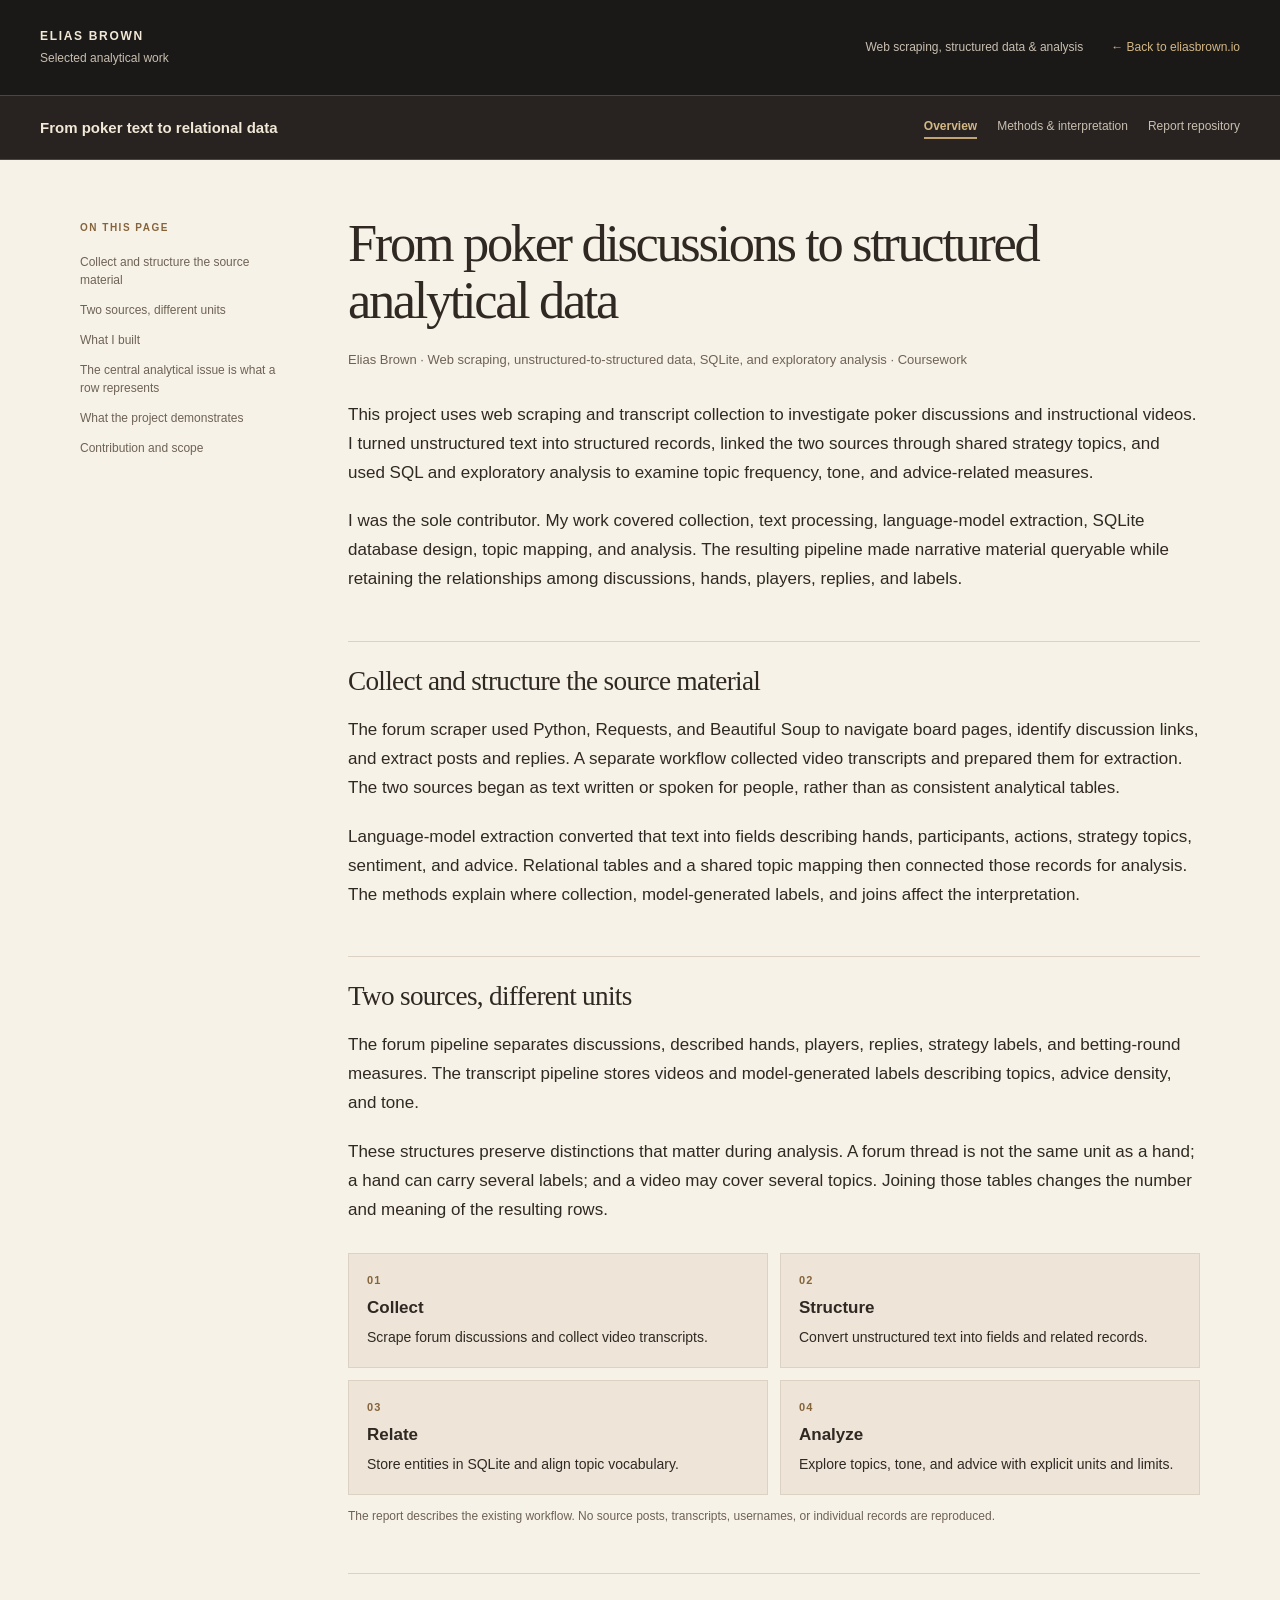
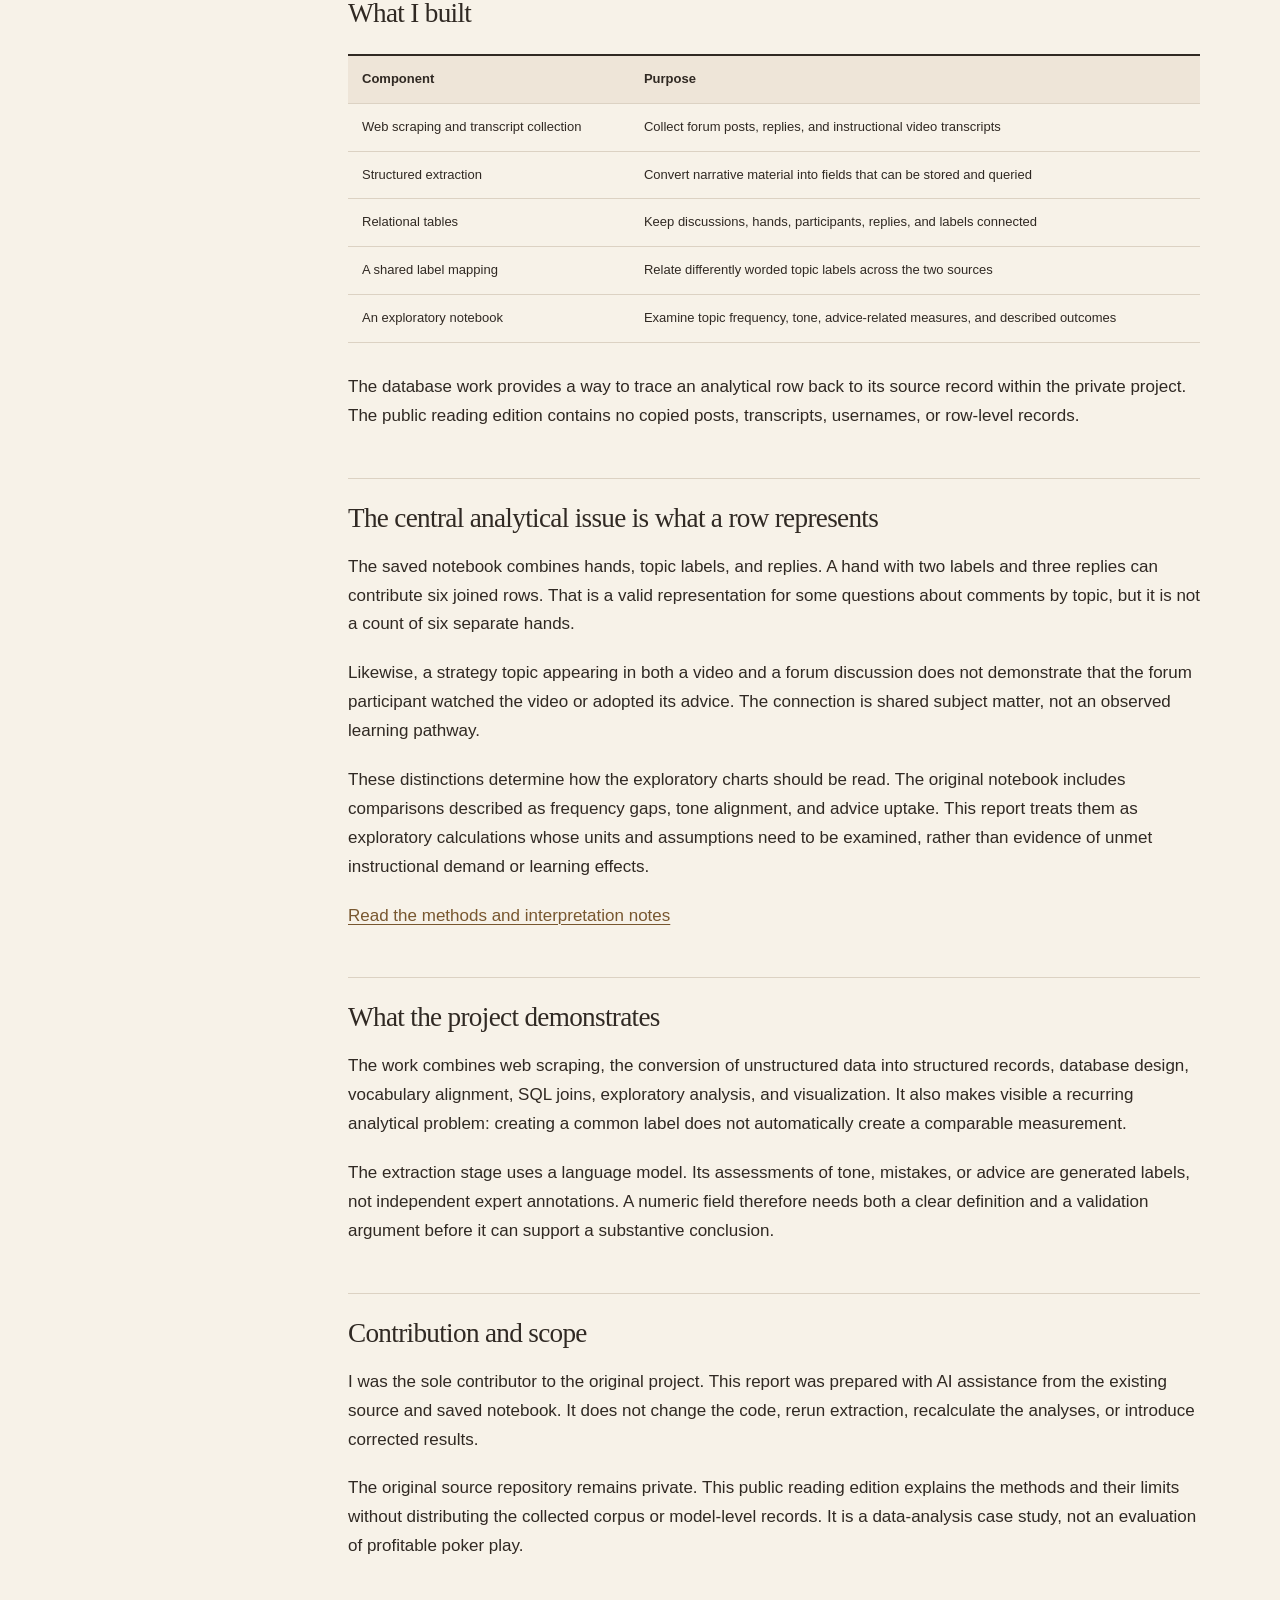
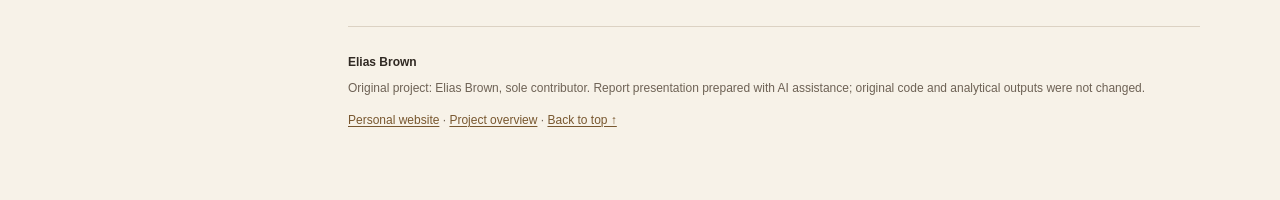
==== index.html @ 137ff076 "Publish reviewed project report" ====
<!doctype html>
<html lang="en"><head><meta charset="utf-8"><meta name="viewport" content="width=device-width,initial-scale=1">
<title>From poker
discussions to structured analytical data · Elias Brown</title><meta name="description" content="Web scraping and transcript collection turn unstructured poker text into related SQLite records for exploratory analysis of topics, tone, and advice.">
<link rel="stylesheet" href="report.58c509a4c14c.css"></head>
<body><a class="skip" href="#main">Skip to content</a>
<header class="masthead"><a class="identity" href="https://eliasbrown.io/">ELIAS BROWN <span>Selected analytical work</span></a><div class="masthead-links"><span class="discipline">Web scraping, structured data &amp; analysis</span><a class="home-link" href="https://eliasbrown.io/">← Back to eliasbrown.io</a></div></header>
<div class="projectbar"><a class="projectname" href="index.html">From poker text to relational data</a><nav class="site-nav" aria-label="Project"><a href="index.html" aria-current="page">Overview</a><a href="docs/METHODS.html">Methods &amp; interpretation</a><a href="https://github.com/eliasbrown99/poker-text-analysis">Report repository</a></nav></div>
<script>
(() => {
  const bar = document.querySelector('.projectbar');
  const updateHeaderHeight = () => document.documentElement.style.setProperty(
    '--projectbar-height', bar.getBoundingClientRect().height + 'px'
  );
  updateHeaderHeight();
  if ('ResizeObserver' in window) new ResizeObserver(updateHeaderHeight).observe(bar);
  else window.addEventListener('resize', updateHeaderHeight);
})();
</script>
<div class="layout"><aside class="contents"><p class="eyebrow">ON THIS PAGE</p><nav aria-label="Sections"><a href="#collect-and-structure-the-source-material">Collect and structure
the source material</a><a href="#two-sources-different-units">Two sources, different units</a><a href="#what-i-built">What I built</a><a href="#the-central-analytical-issue-is-what-a-row-represents">The
central analytical issue is what a row represents</a><a href="#what-the-project-demonstrates">What the project
demonstrates</a><a href="#contribution-and-scope">Contribution and scope</a></nav></aside>
<main id="main"><article><h1 id="from-poker-discussions-to-structured-analytical-data">From poker
discussions to structured analytical data</h1>
<p><strong>Elias Brown · Web scraping, unstructured-to-structured data,
SQLite, and exploratory analysis · Coursework</strong></p>
<p>This project uses web scraping and transcript collection to
investigate poker discussions and instructional videos. I turned
unstructured text into structured records, linked the two sources
through shared strategy topics, and used SQL and exploratory analysis to
examine topic frequency, tone, and advice-related measures.</p>
<p>I was the sole contributor. My work covered collection, text
processing, language-model extraction, SQLite database design, topic
mapping, and analysis. The resulting pipeline made narrative material
queryable while retaining the relationships among discussions, hands,
players, replies, and labels.</p>
<h2 id="collect-and-structure-the-source-material">Collect and structure
the source material</h2>
<p>The forum scraper used Python, Requests, and Beautiful Soup to
navigate board pages, identify discussion links, and extract posts and
replies. A separate workflow collected video transcripts and prepared
them for extraction. The two sources began as text written or spoken for
people, rather than as consistent analytical tables.</p>
<p>Language-model extraction converted that text into fields describing
hands, participants, actions, strategy topics, sentiment, and advice.
Relational tables and a shared topic mapping then connected those
records for analysis. The methods explain where collection,
model-generated labels, and joins affect the interpretation.</p>
<h2 id="two-sources-different-units">Two sources, different units</h2>
<p>The forum pipeline separates discussions, described hands, players,
replies, strategy labels, and betting-round measures. The transcript
pipeline stores videos and model-generated labels describing topics,
advice density, and tone.</p>
<p>These structures preserve distinctions that matter during analysis. A
forum thread is not the same unit as a hand; a hand can carry several
labels; and a video may cover several topics. Joining those tables
changes the number and meaning of the resulting rows.</p>
<figure class="workflow"><ol class="process-flow"><li><span class="step-label">01</span><strong>Collect</strong><span>Scrape forum discussions and collect video transcripts.</span></li><li><span class="step-label">02</span><strong>Structure</strong><span>Convert unstructured text into fields and related records.</span></li><li><span class="step-label">03</span><strong>Relate</strong><span>Store entities in SQLite and align topic vocabulary.</span></li><li><span class="step-label">04</span><strong>Analyze</strong><span>Explore topics, tone, and advice with explicit units and limits.</span></li></ol><figcaption>The report describes the existing workflow. No source posts, transcripts, usernames, or individual records are reproduced.</figcaption></figure>

<h2 id="what-i-built">What I built</h2>
<div class="table-wrap" role="region" aria-label="Data table" tabindex="0"><table>
<thead>
<tr>
<th>Component</th>
<th>Purpose</th>
</tr>
</thead>
<tbody>
<tr>
<td>Web scraping and transcript collection</td>
<td>Collect forum posts, replies, and instructional video
transcripts</td>
</tr>
<tr>
<td>Structured extraction</td>
<td>Convert narrative material into fields that can be stored and
queried</td>
</tr>
<tr>
<td>Relational tables</td>
<td>Keep discussions, hands, participants, replies, and labels
connected</td>
</tr>
<tr>
<td>A shared label mapping</td>
<td>Relate differently worded topic labels across the two sources</td>
</tr>
<tr>
<td>An exploratory notebook</td>
<td>Examine topic frequency, tone, advice-related measures, and
described outcomes</td>
</tr>
</tbody>
</table></div>
<p>The database work provides a way to trace an analytical row back to
its source record within the private project. The public reading edition
contains no copied posts, transcripts, usernames, or row-level
records.</p>
<h2 id="the-central-analytical-issue-is-what-a-row-represents">The
central analytical issue is what a row represents</h2>
<p>The saved notebook combines hands, topic labels, and replies. A hand
with two labels and three replies can contribute six joined rows. That
is a valid representation for some questions about comments by topic,
but it is not a count of six separate hands.</p>
<p>Likewise, a strategy topic appearing in both a video and a forum
discussion does not demonstrate that the forum participant watched the
video or adopted its advice. The connection is shared subject matter,
not an observed learning pathway.</p>
<p>These distinctions determine how the exploratory charts should be
read. The original notebook includes comparisons described as frequency
gaps, tone alignment, and advice uptake. This report treats them as
exploratory calculations whose units and assumptions need to be
examined, rather than evidence of unmet instructional demand or learning
effects.</p>
<p><a href="docs/METHODS.html">Read the methods and interpretation
notes</a></p>
<h2 id="what-the-project-demonstrates">What the project
demonstrates</h2>
<p>The work combines web scraping, the conversion of unstructured data
into structured records, database design, vocabulary alignment, SQL
joins, exploratory analysis, and visualization. It also makes visible a
recurring analytical problem: creating a common label does not
automatically create a comparable measurement.</p>
<p>The extraction stage uses a language model. Its assessments of tone,
mistakes, or advice are generated labels, not independent expert
annotations. A numeric field therefore needs both a clear definition and
a validation argument before it can support a substantive
conclusion.</p>
<h2 id="contribution-and-scope">Contribution and scope</h2>
<p>I was the sole contributor to the original project. This report was
prepared with AI assistance from the existing source and saved notebook.
It does not change the code, rerun extraction, recalculate the analyses,
or introduce corrected results.</p>
<p>The original source repository remains private. This public reading
edition explains the methods and their limits without distributing the
collected corpus or model-level records. It is a data-analysis case
study, not an evaluation of profitable poker play.</p>
</article><footer><strong>Elias Brown</strong><p>Original project: Elias Brown, sole contributor. Report presentation prepared with AI assistance; original code and analytical outputs were not changed.</p><a href="https://eliasbrown.io/">Personal website</a> · <a href="index.html">Project overview</a> · <a href="#main">Back to top ↑</a></footer></main></div></body></html>
---- report.58c509a4c14c.css ----
:root{--ink:#302923;--muted:#6e6255;--line:#dcd2c3;--paper:#f7f2e8;--wash:#eee5d8;--accent:#78572f;--warm:#86643b}*{box-sizing:border-box}html{scroll-behavior:smooth;scroll-padding-top:1.5rem}body{margin:0;background:var(--paper);color:var(--ink);font-family:-apple-system,BlinkMacSystemFont,"Segoe UI",sans-serif;font-size:17px;line-height:1.7}a{color:var(--accent);text-decoration-thickness:1px;text-underline-offset:.2em}a:hover{color:#4d3621}a:focus-visible,summary:focus-visible,[tabindex]:focus-visible{outline:3px solid #c88946;outline-offset:4px}.skip{position:absolute;top:-80px;left:1rem;padding:.6rem;background:white;z-index:10}.skip:focus{top:1rem}.masthead{max-width:1280px;margin:auto;display:flex;justify-content:space-between;align-items:center;padding:24px 40px;border-bottom:1px solid var(--line);gap:20px}.identity{color:var(--ink);font-size:12px;font-weight:750;letter-spacing:.14em;text-decoration:none}.identity span{font-size:12px;font-weight:400;letter-spacing:0;color:var(--muted);display:block;margin-top:2px}.discipline{color:var(--muted);font-size:12px}.projectbar{max-width:1280px;padding:19px 40px;margin:auto;display:flex;justify-content:space-between;gap:20px;align-items:center;border-bottom:1px solid var(--line)}.projectname{font-size:15px;font-weight:650;color:var(--ink);text-decoration:none}.site-nav{display:flex;gap:20px;flex-wrap:wrap;font-size:12px}.site-nav a{color:var(--muted);text-decoration:none;white-space:nowrap}.site-nav a[aria-current]{color:var(--accent);font-weight:700;border-bottom:2px solid var(--accent)}.layout{max-width:1200px;margin:0 auto;display:grid;grid-template-columns:210px minmax(0,1fr);gap:58px;padding:55px 40px 70px}.contents{position:sticky;top:30px;align-self:start;max-height:90vh;overflow:auto;padding-right:10px}.eyebrow{font-size:10px;font-weight:700;color:var(--warm);letter-spacing:.15em;margin:4px 0 17px}.contents nav{display:grid;gap:12px}.contents a{font-size:12px;line-height:1.5;text-decoration:none;color:var(--muted)}.contents a:hover{color:var(--accent)}main{min-width:0}article>h1:first-child{font-family:Georgia,"Times New Roman",serif;font-size:clamp(2.25rem,4.1vw,3.6rem);font-weight:400;letter-spacing:-.045em;line-height:1.08;margin:0 0 20px;max-width:850px}article>h1:first-child+p{font-size:13px;color:var(--muted);margin-bottom:30px}article>h1:first-child+p strong{font-weight:500}h2{font-family:Georgia,"Times New Roman",serif;font-weight:400;font-size:1.7rem;letter-spacing:-.025em;line-height:1.25;margin:47px 0 18px;padding-top:22px;border-top:1px solid var(--line)}h3{font-size:1.05rem;line-height:1.4;margin:30px 0 12px}p{margin:0 0 20px}strong{font-weight:650}li{margin:8px 0}ul,ol{padding-left:23px}img{display:block;max-width:100%;height:auto;margin:28px auto;border:1px solid var(--line)}figure{margin:28px 0}figcaption{font-size:12px;color:var(--muted)}.table-wrap{max-width:100%;overflow-x:auto;margin:24px 0 30px;border-top:2px solid var(--ink);border-bottom:1px solid var(--line)}table{width:100%;border-collapse:collapse;font-size:13px;line-height:1.6}th{text-align:left;background:var(--wash);font-weight:650}th,td{padding:13px 14px;vertical-align:top;border-bottom:1px solid var(--line)}tbody tr:last-child td{border-bottom:none}blockquote,.markdown-alert{margin:25px 0;padding:20px 25px;border-left:3px solid var(--accent);background:var(--wash)}blockquote p:last-child,.markdown-alert p:last-child{margin-bottom:0}blockquote h3{margin-top:0}.markdown-alert-title{font-size:12px;font-weight:700;letter-spacing:.04em;color:var(--accent)}pre{padding:20px;background:#eee5d8;border:1px solid var(--line);overflow:auto;font-size:12px;line-height:1.65}code{font-family:ui-monospace,SFMono-Regular,Consolas,monospace;font-size:.87em;overflow-wrap:anywhere}pre code{font-size:inherit;overflow-wrap:normal}.code{border:1px solid var(--line);margin:20px 0}.code summary{padding:10px 15px;cursor:pointer;color:var(--accent);font-size:12px;background:var(--wash)}.code pre{margin:0;border:0}math{font-size:.98em;max-width:100%;overflow:auto}.math.display{display:block;overflow-x:auto;padding:14px 0}footer{border-top:1px solid var(--line);margin-top:65px;padding-top:25px;color:var(--muted);font-size:12px}footer strong{color:var(--ink)}footer p{margin:5px 0 12px}.file-list{list-style:none;padding:0}.file-list li{border-bottom:1px solid var(--line);padding:8px 0;overflow-wrap:anywhere}@media(max-width:900px){.projectbar{display:block}.site-nav{margin-top:14px;gap:16px}.layout{grid-template-columns:160px minmax(0,1fr);gap:30px;padding:40px 28px}.masthead,.projectbar{padding-left:28px;padding-right:28px}}@media(max-width:650px){body{font-size:16px;line-height:1.7}.masthead{padding:18px 22px}.discipline{display:none}.projectbar{padding:15px 22px}.site-nav{gap:10px 18px}.layout{display:block;padding:31px 22px 50px}.contents{position:static;max-height:none;margin:0 0 30px;padding-bottom:20px;border-bottom:1px solid var(--line)}.contents nav{display:flex;flex-wrap:wrap;gap:9px 17px}.contents a{font-size:11px}.eyebrow{margin:0 0 10px}.contents nav a:nth-child(n+6){display:none}article>h1:first-child{font-size:2.6rem}h2{font-size:1.55rem;margin-top:35px}th,td{padding:10px;min-width:120px}blockquote,.markdown-alert{padding:15px 17px}pre{padding:14px}}@media print{body{font-size:11pt}.masthead,.projectbar,.contents,.skip{display:none}.layout{display:block;padding:0}article>h1:first-child{font-size:28pt}h2{break-after:avoid}img,table{break-inside:avoid}.table-wrap{overflow:visible}.code{display:none}a{color:inherit}footer{margin-top:25px}}

/* Shared portfolio identity; paper-colored content keeps long reports readable. */
.masthead{max-width:none;padding:26px max(40px,calc((100vw - 1200px)/2));background:#1b1918;border-bottom:1px solid #514438;color:#f1e8d7}
.masthead .identity{color:#f1e8d7}.masthead .identity span,.masthead .discipline{color:#c8bfb0}
.masthead-links{display:flex;align-items:center;gap:28px;flex-wrap:wrap;justify-content:flex-end}
.masthead .home-link{font-size:12px;color:#d3b784;text-decoration:none;white-space:nowrap}
.masthead a:hover{color:#e0c495}.projectbar{max-width:none;padding:19px max(40px,calc((100vw - 1200px)/2));background:#282320;border-bottom:1px solid #514438}
.projectname{color:#f1e8d7}.projectbar a:hover{color:#e0c495}.site-nav a{color:#c8bfb0}.site-nav a[aria-current]{color:#d3b784;border-color:#c2a373}
img{background:#fff}.skip{background:#f7f2e8}.masthead a:focus-visible,.projectbar a:focus-visible{outline-color:#e0c495}
@media(max-width:900px){.masthead,.projectbar{padding-left:28px;padding-right:28px}.masthead-links{gap:10px}.masthead .discipline{display:none}}
@media(max-width:650px){.masthead{padding:20px 22px;gap:15px}.projectbar{padding:17px 22px}.masthead .home-link{font-size:11px}.identity{letter-spacing:.1em}.identity span{font-size:11px}}
@media(prefers-reduced-motion:reduce){html{scroll-behavior:auto}}
@media print{body{background:white;color:black}.masthead,.projectbar{display:none}}

/* Keep project navigation available and offset section targets by its actual height. */
:root{--projectbar-height:4.5rem}
html{scroll-padding-top:calc(var(--projectbar-height) + 1.5rem)}
.projectbar{position:sticky;top:0;z-index:20}
.skip{z-index:30}
@media(min-width:651px){
  .contents{
    top:calc(var(--projectbar-height) + 30px);
    max-height:calc(100vh - var(--projectbar-height) - 60px);
    max-height:calc(100dvh - var(--projectbar-height) - 60px);
  }
}
@media(max-width:900px){:root{--projectbar-height:10rem}}
@media print{html{scroll-padding-top:0}}

/* Reading-page diagrams: text stays readable when the layout narrows. */
.process-flow{list-style:none;display:grid;grid-template-columns:repeat(2,minmax(0,1fr));gap:12px;padding:0;margin:0 0 12px}
.process-flow li{border:1px solid var(--line);background:var(--wash);padding:18px;margin:0;display:flex;flex-direction:column;gap:6px;font-size:14px;line-height:1.55}
.step-label{font-size:11px;font-weight:700;letter-spacing:.1em;color:var(--warm)}
.process-flow strong{font-size:17px}.workflow figcaption{font-size:12px;line-height:1.6}
.grain-example{display:grid;grid-template-columns:1fr auto 1fr auto 1fr auto 1fr;gap:12px;align-items:center;background:var(--wash);padding:20px;margin-bottom:12px}
.grain-example div{display:flex;flex-direction:column;text-align:center;padding:10px;font-size:13px}.grain-example strong{font-size:23px;font-family:Georgia,serif;font-weight:400}.math-symbol{text-align:center;color:var(--warm);font-size:24px}
.draft-badge{font-size:10px;letter-spacing:.08em;text-transform:uppercase;border:1px solid #8d7553;padding:4px 7px;color:#d3b784;white-space:nowrap}
@media(max-width:650px){.process-flow{grid-template-columns:1fr}.process-flow li{padding:15px}.grain-example{display:flex;flex-direction:column;gap:0}.grain-example div{padding:5px}.math-symbol{line-height:1.1}.draft-badge{font-size:9px}.masthead-links{gap:6px}}
@media print{.process-flow,.grain-example{break-inside:avoid}.draft-badge{display:none}}

@media(min-width:651px) and (max-width:1100px){.grain-example{display:flex;flex-direction:column;gap:0}.grain-example div{padding:5px}.math-symbol{line-height:1.1}}
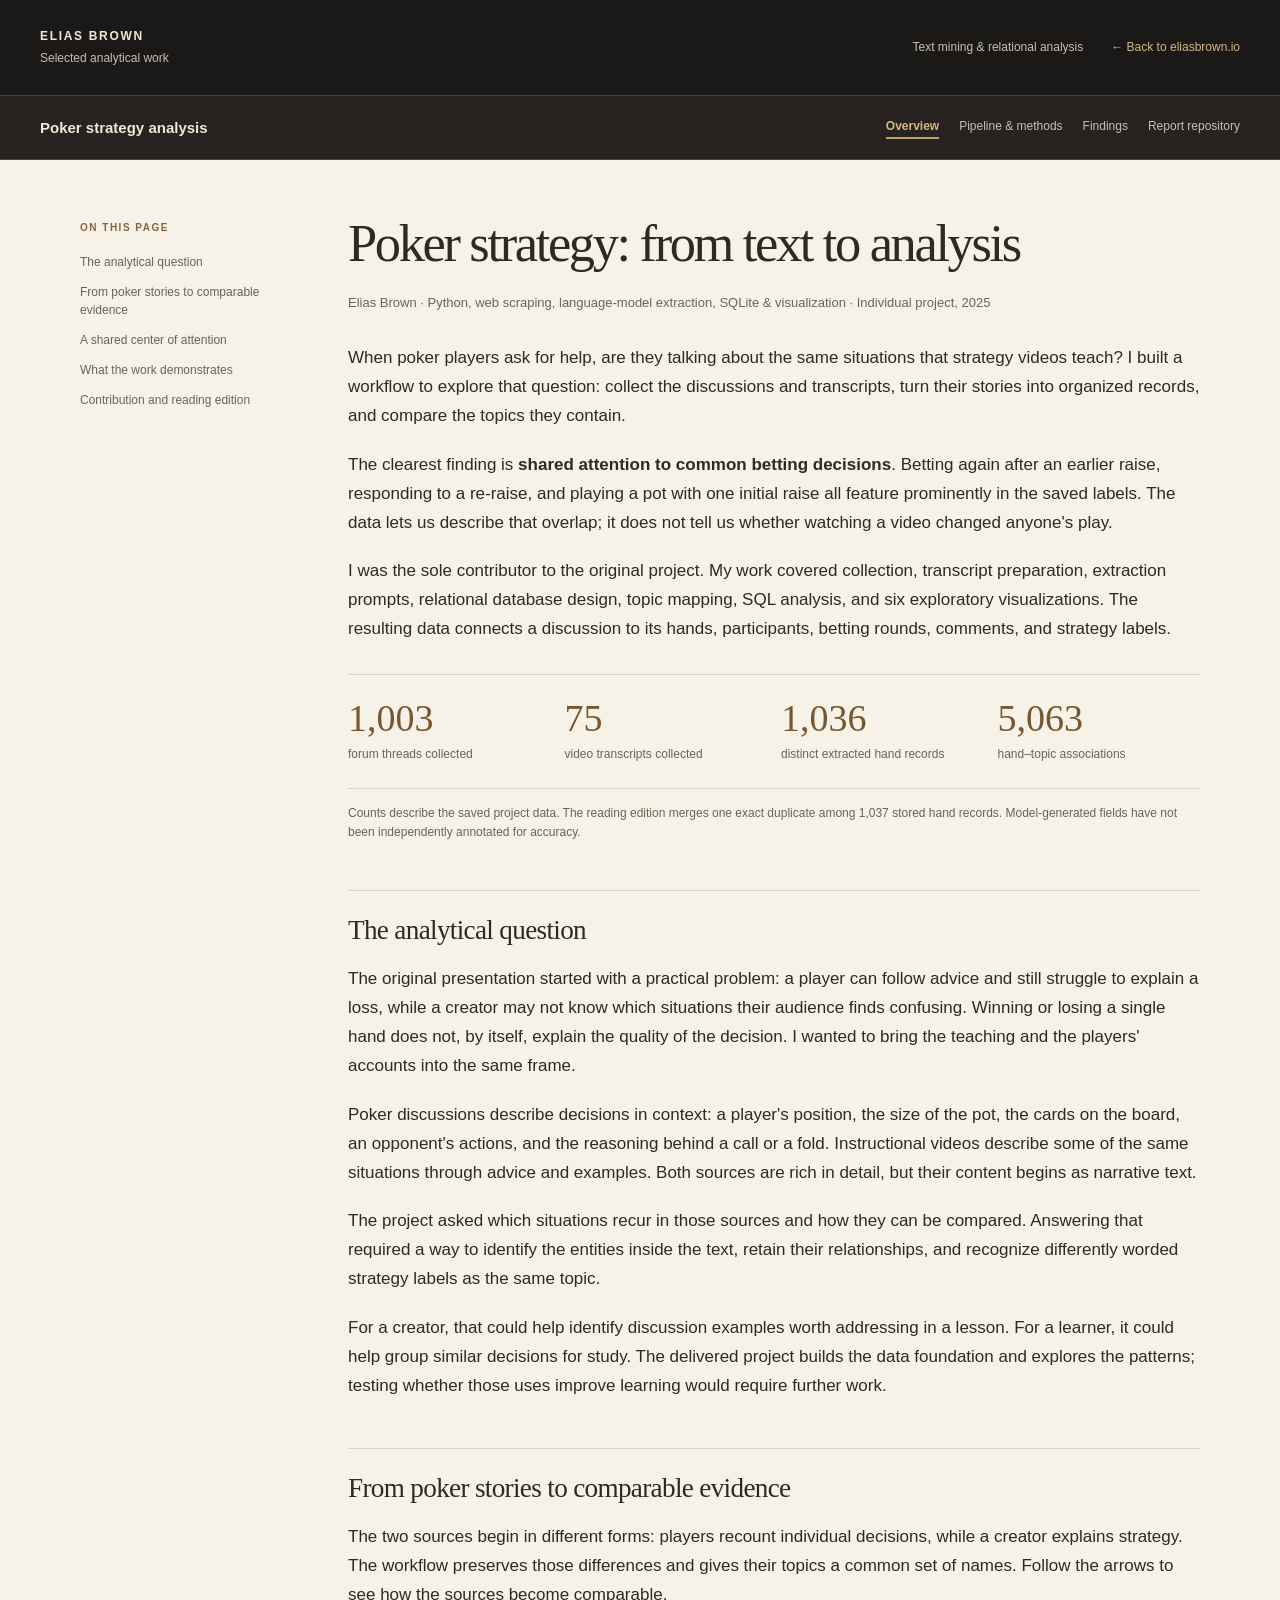
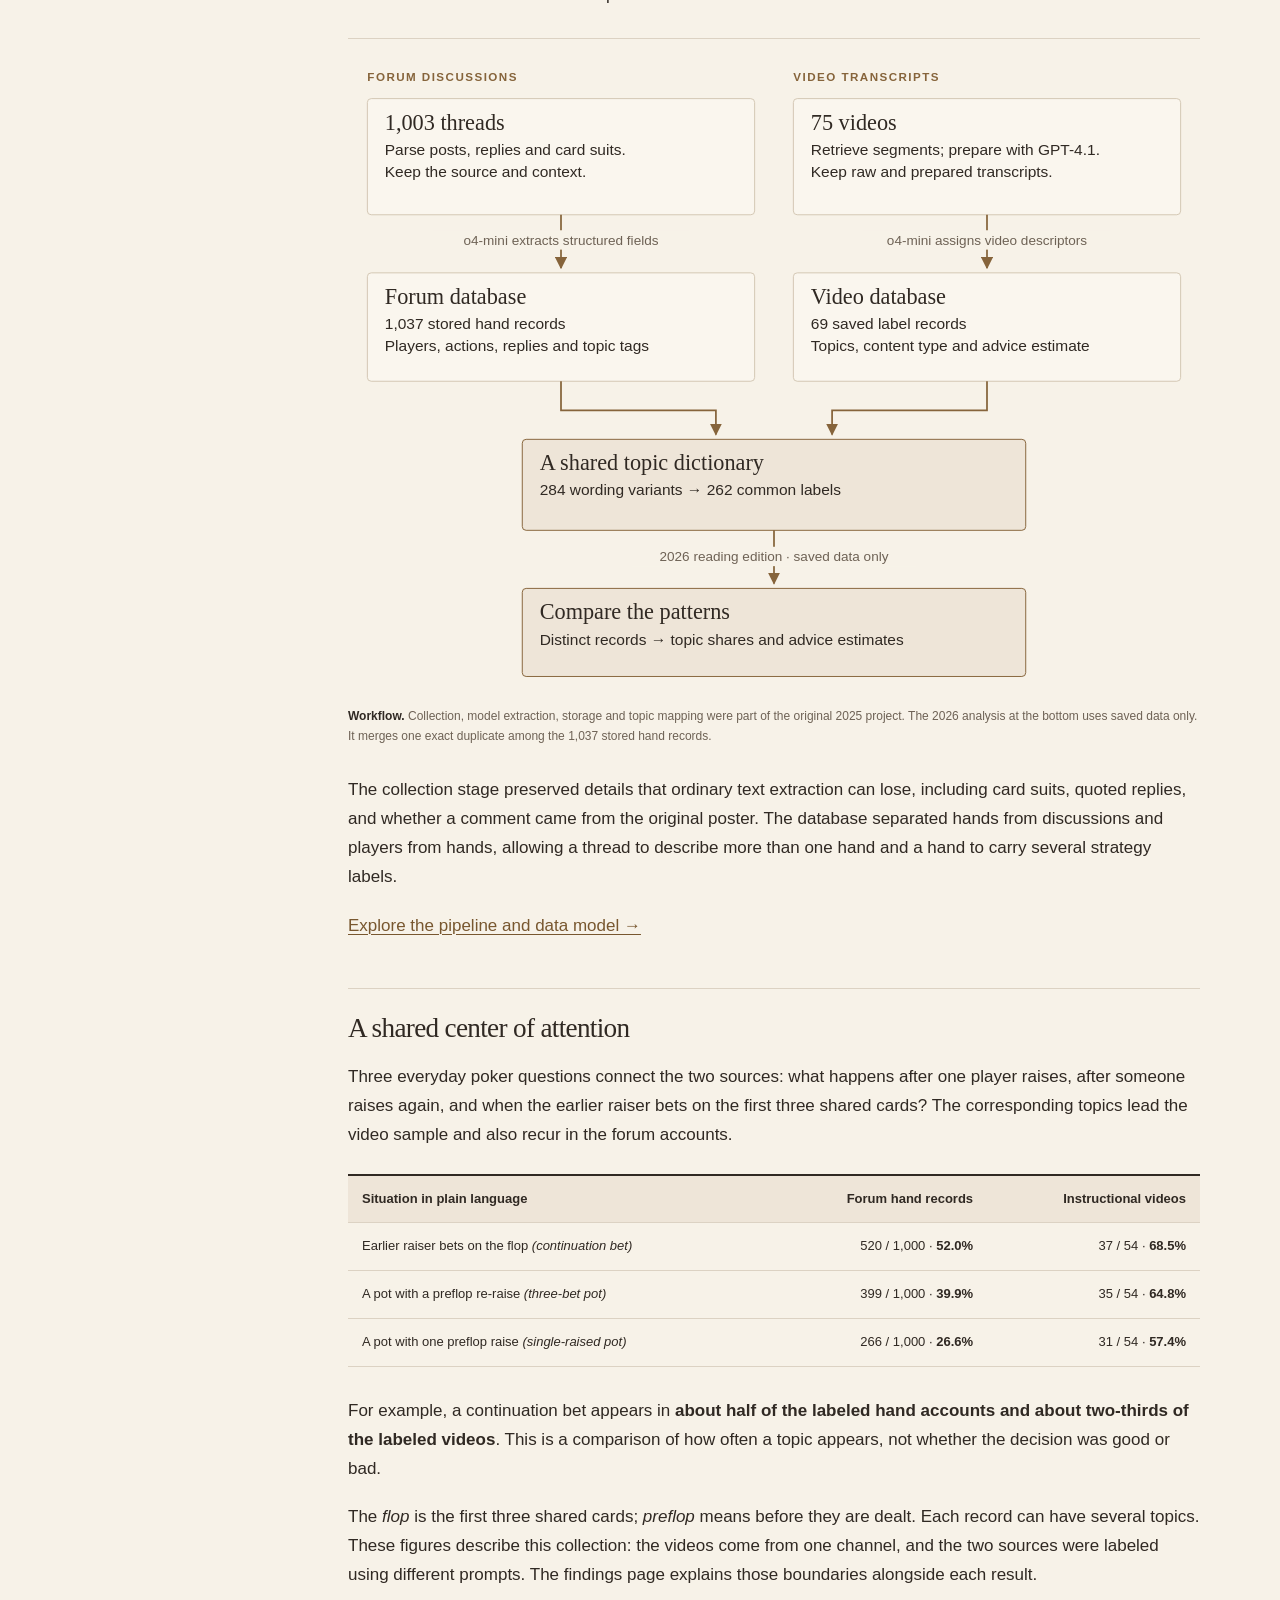
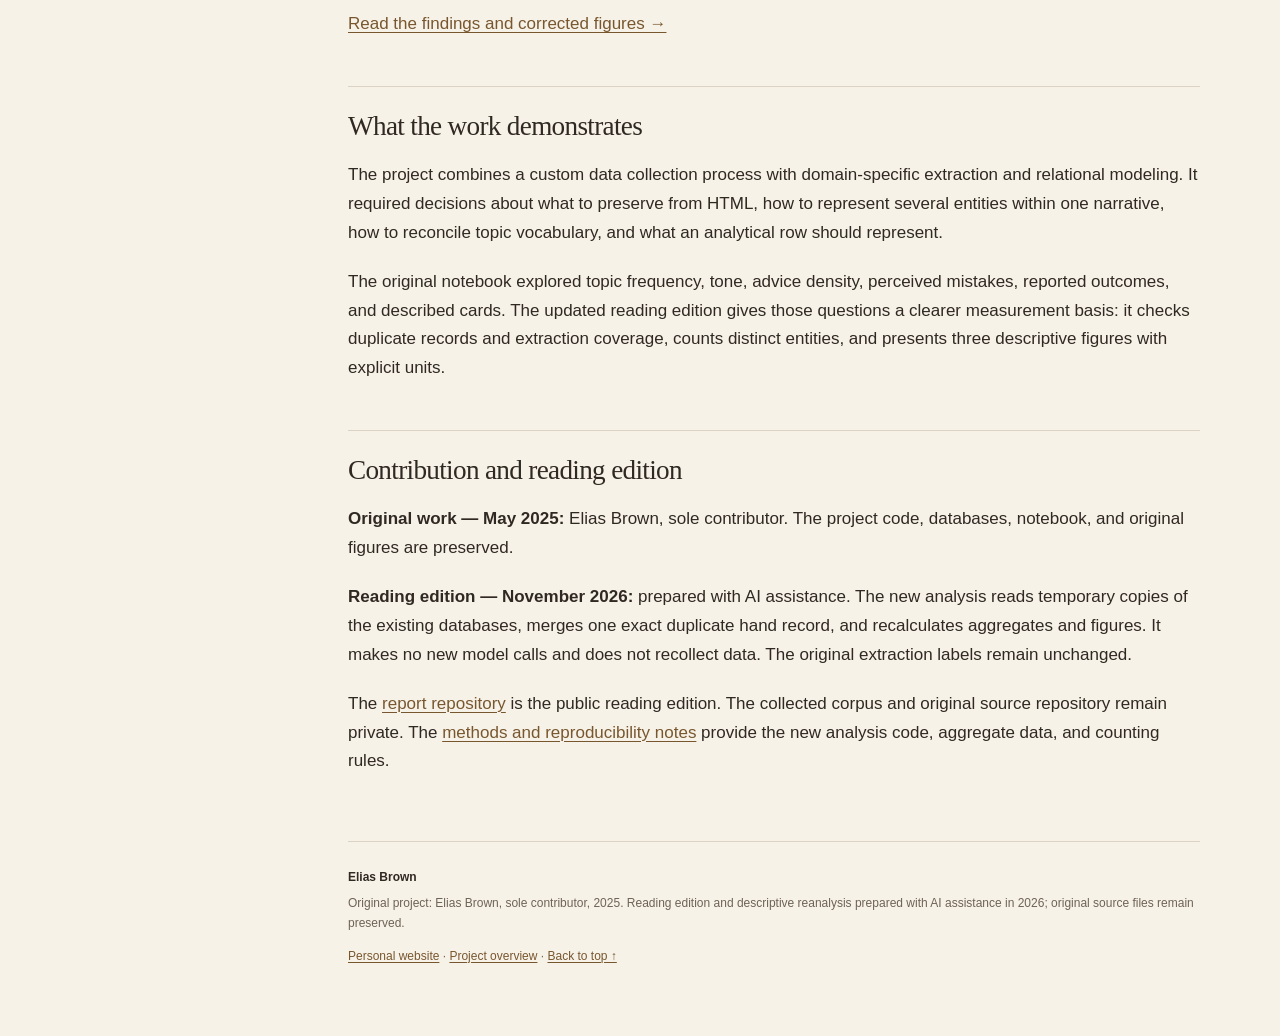
==== commit 3889f734: "Publish expanded poker report from f43564d" ====
--- a/index.html
+++ b/index.html
@@ -1,11 +1,11 @@
 <!doctype html>
 <html lang="en"><head><meta charset="utf-8"><meta name="viewport" content="width=device-width,initial-scale=1">
-<title>From poker
-discussions to structured analytical data · Elias Brown</title><meta name="description" content="Web scraping and transcript collection turn unstructured poker text into related SQLite records for exploratory analysis of topics, tone, and advice.">
-<link rel="stylesheet" href="report.58c509a4c14c.css"></head>
+<title>Poker strategy: from text
+to analysis · Elias Brown</title><meta name="description" content="An individual Python and SQLite project turns 1,003 poker discussions and 75 video transcripts into linked records, shared topics, and descriptive analysis.">
+<link rel="stylesheet" href="report.8cef03dfacab.css"></head>
 <body><a class="skip" href="#main">Skip to content</a>
-<header class="masthead"><a class="identity" href="https://eliasbrown.io/">ELIAS BROWN <span>Selected analytical work</span></a><div class="masthead-links"><span class="discipline">Web scraping, structured data &amp; analysis</span><a class="home-link" href="https://eliasbrown.io/">← Back to eliasbrown.io</a></div></header>
-<div class="projectbar"><a class="projectname" href="index.html">From poker text to relational data</a><nav class="site-nav" aria-label="Project"><a href="index.html" aria-current="page">Overview</a><a href="docs/METHODS.html">Methods &amp; interpretation</a><a href="https://github.com/eliasbrown99/poker-text-analysis">Report repository</a></nav></div>
+<header class="masthead"><a class="identity" href="https://eliasbrown.io/">ELIAS BROWN <span>Selected analytical work</span></a><div class="masthead-links"><span class="discipline">Text mining &amp; relational analysis</span><a class="home-link" href="https://eliasbrown.io/">← Back to eliasbrown.io</a></div></header>
+<div class="projectbar"><a class="projectname" href="index.html">Poker strategy analysis</a><nav class="site-nav" aria-label="Project"><a href="index.html" aria-current="page">Overview</a><a href="docs/METHODS.html">Pipeline &amp; methods</a><a href="docs/FINDINGS.html">Findings</a><a href="https://github.com/eliasbrown99/poker-text-analysis">Report repository</a></nav></div>
 <script>
 (() => {
   const bar = document.querySelector('.projectbar');
@@ -17,123 +17,137 @@
   else window.addEventListener('resize', updateHeaderHeight);
 })();
 </script>
-<div class="layout"><aside class="contents"><p class="eyebrow">ON THIS PAGE</p><nav aria-label="Sections"><a href="#collect-and-structure-the-source-material">Collect and structure
-the source material</a><a href="#two-sources-different-units">Two sources, different units</a><a href="#what-i-built">What I built</a><a href="#the-central-analytical-issue-is-what-a-row-represents">The
-central analytical issue is what a row represents</a><a href="#what-the-project-demonstrates">What the project
-demonstrates</a><a href="#contribution-and-scope">Contribution and scope</a></nav></aside>
-<main id="main"><article><h1 id="from-poker-discussions-to-structured-analytical-data">From poker
-discussions to structured analytical data</h1>
-<p><strong>Elias Brown · Web scraping, unstructured-to-structured data,
-SQLite, and exploratory analysis · Coursework</strong></p>
-<p>This project uses web scraping and transcript collection to
-investigate poker discussions and instructional videos. I turned
-unstructured text into structured records, linked the two sources
-through shared strategy topics, and used SQL and exploratory analysis to
-examine topic frequency, tone, and advice-related measures.</p>
-<p>I was the sole contributor. My work covered collection, text
-processing, language-model extraction, SQLite database design, topic
-mapping, and analysis. The resulting pipeline made narrative material
-queryable while retaining the relationships among discussions, hands,
-players, replies, and labels.</p>
-<h2 id="collect-and-structure-the-source-material">Collect and structure
-the source material</h2>
-<p>The forum scraper used Python, Requests, and Beautiful Soup to
-navigate board pages, identify discussion links, and extract posts and
-replies. A separate workflow collected video transcripts and prepared
-them for extraction. The two sources began as text written or spoken for
-people, rather than as consistent analytical tables.</p>
-<p>Language-model extraction converted that text into fields describing
-hands, participants, actions, strategy topics, sentiment, and advice.
-Relational tables and a shared topic mapping then connected those
-records for analysis. The methods explain where collection,
-model-generated labels, and joins affect the interpretation.</p>
-<h2 id="two-sources-different-units">Two sources, different units</h2>
-<p>The forum pipeline separates discussions, described hands, players,
-replies, strategy labels, and betting-round measures. The transcript
-pipeline stores videos and model-generated labels describing topics,
-advice density, and tone.</p>
-<p>These structures preserve distinctions that matter during analysis. A
-forum thread is not the same unit as a hand; a hand can carry several
-labels; and a video may cover several topics. Joining those tables
-changes the number and meaning of the resulting rows.</p>
-<figure class="workflow"><ol class="process-flow"><li><span class="step-label">01</span><strong>Collect</strong><span>Scrape forum discussions and collect video transcripts.</span></li><li><span class="step-label">02</span><strong>Structure</strong><span>Convert unstructured text into fields and related records.</span></li><li><span class="step-label">03</span><strong>Relate</strong><span>Store entities in SQLite and align topic vocabulary.</span></li><li><span class="step-label">04</span><strong>Analyze</strong><span>Explore topics, tone, and advice with explicit units and limits.</span></li></ol><figcaption>The report describes the existing workflow. No source posts, transcripts, usernames, or individual records are reproduced.</figcaption></figure>
+<div class="layout"><aside class="contents"><p class="eyebrow">ON THIS PAGE</p><nav aria-label="Sections"><a href="#the-analytical-question">The analytical question</a><a href="#from-poker-stories-to-comparable-evidence">From poker stories to
+comparable evidence</a><a href="#a-shared-center-of-attention">A shared center of attention</a><a href="#what-the-work-demonstrates">What the work demonstrates</a><a href="#contribution-and-reading-edition">Contribution and reading
+edition</a></nav></aside>
+<main id="main"><article><h1 id="poker-strategy-from-text-to-analysis">Poker strategy: from text
+to analysis</h1>
+<p><strong>Elias Brown · Python, web scraping, language-model
+extraction, SQLite &amp; visualization · Individual project,
+2025</strong></p>
+<p>When poker players ask for help, are they talking about the same
+situations that strategy videos teach? I built a workflow to explore
+that question: collect the discussions and transcripts, turn their
+stories into organized records, and compare the topics they contain.</p>
+<p>The clearest finding is <strong>shared attention to common betting
+decisions</strong>. Betting again after an earlier raise, responding to
+a re-raise, and playing a pot with one initial raise all feature
+prominently in the saved labels. The data lets us describe that overlap;
+it does not tell us whether watching a video changed anyone's play.</p>
+<p>I was the sole contributor to the original project. My work covered
+collection, transcript preparation, extraction prompts, relational
+database design, topic mapping, SQL analysis, and six exploratory
+visualizations. The resulting data connects a discussion to its hands,
+participants, betting rounds, comments, and strategy labels.</p>
+<div class="stat-grid" aria-label="Project scale"><div><strong>1,003</strong><span>forum threads collected</span></div><div><strong>75</strong><span>video transcripts collected</span></div><div><strong>1,036</strong><span>distinct extracted hand records</span></div><div><strong>5,063</strong><span>hand–topic associations</span></div></div>
 
-<h2 id="what-i-built">What I built</h2>
+<p class="fine-print">Counts describe the saved project data. The reading edition merges one exact duplicate among 1,037 stored hand records. Model-generated fields have not been independently annotated for accuracy.</p>
+
+<h2 id="the-analytical-question">The analytical question</h2>
+<p>The original presentation started with a practical problem: a player
+can follow advice and still struggle to explain a loss, while a creator
+may not know which situations their audience finds confusing. Winning or
+losing a single hand does not, by itself, explain the quality of the
+decision. I wanted to bring the teaching and the players' accounts into
+the same frame.</p>
+<p>Poker discussions describe decisions in context: a player's position,
+the size of the pot, the cards on the board, an opponent's actions, and
+the reasoning behind a call or a fold. Instructional videos describe
+some of the same situations through advice and examples. Both sources
+are rich in detail, but their content begins as narrative text.</p>
+<p>The project asked which situations recur in those sources and how
+they can be compared. Answering that required a way to identify the
+entities inside the text, retain their relationships, and recognize
+differently worded strategy labels as the same topic.</p>
+<p>For a creator, that could help identify discussion examples worth
+addressing in a lesson. For a learner, it could help group similar
+decisions for study. The delivered project builds the data foundation
+and explores the patterns; testing whether those uses improve learning
+would require further work.</p>
+<h2 id="from-poker-stories-to-comparable-evidence">From poker stories to
+comparable evidence</h2>
+<p>The two sources begin in different forms: players recount individual
+decisions, while a creator explains strategy. The workflow preserves
+those differences and gives their topics a common set of names. Follow
+the arrows to see how the sources become comparable.</p>
+<figure class="analysis-figure diagram-figure"><img class="chart-wide" src="_source/figures/project-pipeline.svg" alt="Two parallel paths: 1,003 forum discussions become hand records, while transcripts from 75 videos become video descriptors. Language models extract fields; separate SQLite databases preserve the results. A shared topic dictionary connects the labels for the revised analysis."><img class="chart-mobile" src="_source/figures/project-pipeline-mobile.svg" alt="Forum discussions and video transcripts follow separate preparation and extraction paths, then meet at a shared topic dictionary. The reading edition counts distinct records and draws comparisons from the saved data."><figcaption><strong>Workflow.</strong> Collection, model extraction, storage and topic mapping were part of the original 2025 project. The 2026 analysis at the bottom uses saved data only. It merges one exact duplicate among the 1,037 stored hand records.</figcaption></figure>
+
+<p>The collection stage preserved details that ordinary text extraction
+can lose, including card suits, quoted replies, and whether a comment
+came from the original poster. The database separated hands from
+discussions and players from hands, allowing a thread to describe more
+than one hand and a hand to carry several strategy labels.</p>
+<p><a href="docs/METHODS.html">Explore the pipeline and data model
+→</a></p>
+<h2 id="a-shared-center-of-attention">A shared center of attention</h2>
+<p>Three everyday poker questions connect the two sources: what happens
+after one player raises, after someone raises again, and when the
+earlier raiser bets on the first three shared cards? The corresponding
+topics lead the video sample and also recur in the forum accounts.</p>
 <div class="table-wrap" role="region" aria-label="Data table" tabindex="0"><table>
 <thead>
 <tr>
-<th>Component</th>
-<th>Purpose</th>
+<th>Situation in plain language</th>
+<th style="text-align: right;">Forum hand records</th>
+<th style="text-align: right;">Instructional videos</th>
 </tr>
 </thead>
 <tbody>
 <tr>
-<td>Web scraping and transcript collection</td>
-<td>Collect forum posts, replies, and instructional video
-transcripts</td>
+<td>Earlier raiser bets on the flop <em>(continuation bet)</em></td>
+<td style="text-align: right;">520 / 1,000 · <strong>52.0%</strong></td>
+<td style="text-align: right;">37 / 54 · <strong>68.5%</strong></td>
 </tr>
 <tr>
-<td>Structured extraction</td>
-<td>Convert narrative material into fields that can be stored and
-queried</td>
+<td>A pot with a preflop re-raise <em>(three-bet pot)</em></td>
+<td style="text-align: right;">399 / 1,000 · <strong>39.9%</strong></td>
+<td style="text-align: right;">35 / 54 · <strong>64.8%</strong></td>
 </tr>
 <tr>
-<td>Relational tables</td>
-<td>Keep discussions, hands, participants, replies, and labels
-connected</td>
-</tr>
-<tr>
-<td>A shared label mapping</td>
-<td>Relate differently worded topic labels across the two sources</td>
-</tr>
-<tr>
-<td>An exploratory notebook</td>
-<td>Examine topic frequency, tone, advice-related measures, and
-described outcomes</td>
+<td>A pot with one preflop raise <em>(single-raised pot)</em></td>
+<td style="text-align: right;">266 / 1,000 · <strong>26.6%</strong></td>
+<td style="text-align: right;">31 / 54 · <strong>57.4%</strong></td>
 </tr>
 </tbody>
 </table></div>
-<p>The database work provides a way to trace an analytical row back to
-its source record within the private project. The public reading edition
-contains no copied posts, transcripts, usernames, or row-level
-records.</p>
-<h2 id="the-central-analytical-issue-is-what-a-row-represents">The
-central analytical issue is what a row represents</h2>
-<p>The saved notebook combines hands, topic labels, and replies. A hand
-with two labels and three replies can contribute six joined rows. That
-is a valid representation for some questions about comments by topic,
-but it is not a count of six separate hands.</p>
-<p>Likewise, a strategy topic appearing in both a video and a forum
-discussion does not demonstrate that the forum participant watched the
-video or adopted its advice. The connection is shared subject matter,
-not an observed learning pathway.</p>
-<p>These distinctions determine how the exploratory charts should be
-read. The original notebook includes comparisons described as frequency
-gaps, tone alignment, and advice uptake. This report treats them as
-exploratory calculations whose units and assumptions need to be
-examined, rather than evidence of unmet instructional demand or learning
-effects.</p>
-<p><a href="docs/METHODS.html">Read the methods and interpretation
-notes</a></p>
-<h2 id="what-the-project-demonstrates">What the project
-demonstrates</h2>
-<p>The work combines web scraping, the conversion of unstructured data
-into structured records, database design, vocabulary alignment, SQL
-joins, exploratory analysis, and visualization. It also makes visible a
-recurring analytical problem: creating a common label does not
-automatically create a comparable measurement.</p>
-<p>The extraction stage uses a language model. Its assessments of tone,
-mistakes, or advice are generated labels, not independent expert
-annotations. A numeric field therefore needs both a clear definition and
-a validation argument before it can support a substantive
-conclusion.</p>
-<h2 id="contribution-and-scope">Contribution and scope</h2>
-<p>I was the sole contributor to the original project. This report was
-prepared with AI assistance from the existing source and saved notebook.
-It does not change the code, rerun extraction, recalculate the analyses,
-or introduce corrected results.</p>
-<p>The original source repository remains private. This public reading
-edition explains the methods and their limits without distributing the
-collected corpus or model-level records. It is a data-analysis case
-study, not an evaluation of profitable poker play.</p>
-</article><footer><strong>Elias Brown</strong><p>Original project: Elias Brown, sole contributor. Report presentation prepared with AI assistance; original code and analytical outputs were not changed.</p><a href="https://eliasbrown.io/">Personal website</a> · <a href="index.html">Project overview</a> · <a href="#main">Back to top ↑</a></footer></main></div></body></html>+<p>For example, a continuation bet appears in <strong>about half of the
+labeled hand accounts and about two-thirds of the labeled
+videos</strong>. This is a comparison of how often a topic appears, not
+whether the decision was good or bad.</p>
+<p>The <em>flop</em> is the first three shared cards; <em>preflop</em>
+means before they are dealt. Each record can have several topics. These
+figures describe this collection: the videos come from one channel, and
+the two sources were labeled using different prompts. The findings page
+explains those boundaries alongside each result.</p>
+<p><a href="docs/FINDINGS.html">Read the findings and corrected figures
+→</a></p>
+<h2 id="what-the-work-demonstrates">What the work demonstrates</h2>
+<p>The project combines a custom data collection process with
+domain-specific extraction and relational modeling. It required
+decisions about what to preserve from HTML, how to represent several
+entities within one narrative, how to reconcile topic vocabulary, and
+what an analytical row should represent.</p>
+<p>The original notebook explored topic frequency, tone, advice density,
+perceived mistakes, reported outcomes, and described cards. The updated
+reading edition gives those questions a clearer measurement basis: it
+checks duplicate records and extraction coverage, counts distinct
+entities, and presents three descriptive figures with explicit
+units.</p>
+<h2 id="contribution-and-reading-edition">Contribution and reading
+edition</h2>
+<p><strong>Original work — May 2025:</strong> Elias Brown, sole
+contributor. The project code, databases, notebook, and original figures
+are preserved.</p>
+<p><strong>Reading edition — November 2026:</strong> prepared with AI
+assistance. The new analysis reads temporary copies of the existing
+databases, merges one exact duplicate hand record, and recalculates
+aggregates and figures. It makes no new model calls and does not
+recollect data. The original extraction labels remain unchanged.</p>
+<p>The <a
+href="https://github.com/eliasbrown99/poker-text-analysis">report
+repository</a> is the public reading edition. The collected corpus and
+original source repository remain private. The <a
+href="docs/METHODS.html#reproduce-the-reading-edition">methods and
+reproducibility notes</a> provide the new analysis code, aggregate data,
+and counting rules.</p>
+</article><footer><strong>Elias Brown</strong><p>Original project: Elias Brown, sole contributor, 2025. Reading edition and descriptive reanalysis prepared with AI assistance in 2026; original source files remain preserved.</p><a href="https://eliasbrown.io/">Personal website</a> · <a href="index.html">Project overview</a> · <a href="#main">Back to top ↑</a></footer></main></div></body></html>
--- a/report.8cef03dfacab.css
+++ b/report.8cef03dfacab.css
@@ -0,0 +1,64 @@
+:root{--ink:#302923;--muted:#6e6255;--line:#dcd2c3;--paper:#f7f2e8;--wash:#eee5d8;--accent:#78572f;--warm:#86643b}*{box-sizing:border-box}html{scroll-behavior:smooth;scroll-padding-top:1.5rem}body{margin:0;background:var(--paper);color:var(--ink);font-family:-apple-system,BlinkMacSystemFont,"Segoe UI",sans-serif;font-size:17px;line-height:1.7}a{color:var(--accent);text-decoration-thickness:1px;text-underline-offset:.2em}a:hover{color:#4d3621}a:focus-visible,summary:focus-visible,[tabindex]:focus-visible{outline:3px solid #c88946;outline-offset:4px}.skip{position:absolute;top:-80px;left:1rem;padding:.6rem;background:white;z-index:10}.skip:focus{top:1rem}.masthead{max-width:1280px;margin:auto;display:flex;justify-content:space-between;align-items:center;padding:24px 40px;border-bottom:1px solid var(--line);gap:20px}.identity{color:var(--ink);font-size:12px;font-weight:750;letter-spacing:.14em;text-decoration:none}.identity span{font-size:12px;font-weight:400;letter-spacing:0;color:var(--muted);display:block;margin-top:2px}.discipline{color:var(--muted);font-size:12px}.projectbar{max-width:1280px;padding:19px 40px;margin:auto;display:flex;justify-content:space-between;gap:20px;align-items:center;border-bottom:1px solid var(--line)}.projectname{font-size:15px;font-weight:650;color:var(--ink);text-decoration:none}.site-nav{display:flex;gap:20px;flex-wrap:wrap;font-size:12px}.site-nav a{color:var(--muted);text-decoration:none;white-space:nowrap}.site-nav a[aria-current]{color:var(--accent);font-weight:700;border-bottom:2px solid var(--accent)}.layout{max-width:1200px;margin:0 auto;display:grid;grid-template-columns:210px minmax(0,1fr);gap:58px;padding:55px 40px 70px}.contents{position:sticky;top:30px;align-self:start;max-height:90vh;overflow:auto;padding-right:10px}.eyebrow{font-size:10px;font-weight:700;color:var(--warm);letter-spacing:.15em;margin:4px 0 17px}.contents nav{display:grid;gap:12px}.contents a{font-size:12px;line-height:1.5;text-decoration:none;color:var(--muted)}.contents a:hover{color:var(--accent)}main{min-width:0}article>h1:first-child{font-family:Georgia,"Times New Roman",serif;font-size:clamp(2.25rem,4.1vw,3.6rem);font-weight:400;letter-spacing:-.045em;line-height:1.08;margin:0 0 20px;max-width:850px}article>h1:first-child+p{font-size:13px;color:var(--muted);margin-bottom:30px}article>h1:first-child+p strong{font-weight:500}h2{font-family:Georgia,"Times New Roman",serif;font-weight:400;font-size:1.7rem;letter-spacing:-.025em;line-height:1.25;margin:47px 0 18px;padding-top:22px;border-top:1px solid var(--line)}h3{font-size:1.05rem;line-height:1.4;margin:30px 0 12px}p{margin:0 0 20px}strong{font-weight:650}li{margin:8px 0}ul,ol{padding-left:23px}img{display:block;max-width:100%;height:auto;margin:28px auto;border:1px solid var(--line)}figure{margin:28px 0}figcaption{font-size:12px;color:var(--muted)}.table-wrap{max-width:100%;overflow-x:auto;margin:24px 0 30px;border-top:2px solid var(--ink);border-bottom:1px solid var(--line)}table{width:100%;border-collapse:collapse;font-size:13px;line-height:1.6}th{text-align:left;background:var(--wash);font-weight:650}th,td{padding:13px 14px;vertical-align:top;border-bottom:1px solid var(--line)}tbody tr:last-child td{border-bottom:none}blockquote,.markdown-alert{margin:25px 0;padding:20px 25px;border-left:3px solid var(--accent);background:var(--wash)}blockquote p:last-child,.markdown-alert p:last-child{margin-bottom:0}blockquote h3{margin-top:0}.markdown-alert-title{font-size:12px;font-weight:700;letter-spacing:.04em;color:var(--accent)}pre{padding:20px;background:#eee5d8;border:1px solid var(--line);overflow:auto;font-size:12px;line-height:1.65}code{font-family:ui-monospace,SFMono-Regular,Consolas,monospace;font-size:.87em;overflow-wrap:anywhere}pre code{font-size:inherit;overflow-wrap:normal}.code{border:1px solid var(--line);margin:20px 0}.code summary{padding:10px 15px;cursor:pointer;color:var(--accent);font-size:12px;background:var(--wash)}.code pre{margin:0;border:0}math{font-size:.98em;max-width:100%;overflow:auto}.math.display{display:block;overflow-x:auto;padding:14px 0}footer{border-top:1px solid var(--line);margin-top:65px;padding-top:25px;color:var(--muted);font-size:12px}footer strong{color:var(--ink)}footer p{margin:5px 0 12px}.file-list{list-style:none;padding:0}.file-list li{border-bottom:1px solid var(--line);padding:8px 0;overflow-wrap:anywhere}@media(max-width:900px){.projectbar{display:block}.site-nav{margin-top:14px;gap:16px}.layout{grid-template-columns:160px minmax(0,1fr);gap:30px;padding:40px 28px}.masthead,.projectbar{padding-left:28px;padding-right:28px}}@media(max-width:650px){body{font-size:16px;line-height:1.7}.masthead{padding:18px 22px}.discipline{display:none}.projectbar{padding:15px 22px}.site-nav{gap:10px 18px}.layout{display:block;padding:31px 22px 50px}.contents{position:static;max-height:none;margin:0 0 30px;padding-bottom:20px;border-bottom:1px solid var(--line)}.contents nav{display:flex;flex-wrap:wrap;gap:9px 17px}.contents a{font-size:11px}.eyebrow{margin:0 0 10px}.contents nav a:nth-child(n+6){display:none}article>h1:first-child{font-size:2.6rem}h2{font-size:1.55rem;margin-top:35px}th,td{padding:10px;min-width:120px}blockquote,.markdown-alert{padding:15px 17px}pre{padding:14px}}@media print{body{font-size:11pt}.masthead,.projectbar,.contents,.skip{display:none}.layout{display:block;padding:0}article>h1:first-child{font-size:28pt}h2{break-after:avoid}img,table{break-inside:avoid}.table-wrap{overflow:visible}.code{display:none}a{color:inherit}footer{margin-top:25px}}
+
+/* Shared portfolio identity; paper-colored content keeps long reports readable. */
+.masthead{max-width:none;padding:26px max(40px,calc((100vw - 1200px)/2));background:#1b1918;border-bottom:1px solid #514438;color:#f1e8d7}
+.masthead .identity{color:#f1e8d7}.masthead .identity span,.masthead .discipline{color:#c8bfb0}
+.masthead-links{display:flex;align-items:center;gap:28px;flex-wrap:wrap;justify-content:flex-end}
+.masthead .home-link{font-size:12px;color:#d3b784;text-decoration:none;white-space:nowrap}
+.masthead a:hover{color:#e0c495}.projectbar{max-width:none;padding:19px max(40px,calc((100vw - 1200px)/2));background:#282320;border-bottom:1px solid #514438}
+.projectname{color:#f1e8d7}.projectbar a:hover{color:#e0c495}.site-nav a{color:#c8bfb0}.site-nav a[aria-current]{color:#d3b784;border-color:#c2a373}
+img{background:#fff}.skip{background:#f7f2e8}.masthead a:focus-visible,.projectbar a:focus-visible{outline-color:#e0c495}
+@media(max-width:900px){.masthead,.projectbar{padding-left:28px;padding-right:28px}.masthead-links{gap:10px}.masthead .discipline{display:none}}
+@media(max-width:650px){.masthead{padding:20px 22px;gap:15px}.projectbar{padding:17px 22px}.masthead .home-link{font-size:11px}.identity{letter-spacing:.1em}.identity span{font-size:11px}}
+@media(prefers-reduced-motion:reduce){html{scroll-behavior:auto}}
+@media print{body{background:white;color:black}.masthead,.projectbar{display:none}}
+
+/* Keep project navigation available and offset section targets by its actual height. */
+:root{--projectbar-height:4.5rem}
+html{scroll-padding-top:calc(var(--projectbar-height) + 1.5rem)}
+.projectbar{position:sticky;top:0;z-index:20}
+.skip{z-index:30}
+@media(min-width:651px){
+  .contents{
+    top:calc(var(--projectbar-height) + 30px);
+    max-height:calc(100vh - var(--projectbar-height) - 60px);
+    max-height:calc(100dvh - var(--projectbar-height) - 60px);
+  }
+}
+@media(max-width:900px){:root{--projectbar-height:10rem}}
+@media print{html{scroll-padding-top:0}}
+
+/* Reading-page diagrams: text stays readable when the layout narrows. */
+.process-flow{list-style:none;display:grid;grid-template-columns:repeat(2,minmax(0,1fr));gap:12px;padding:0;margin:0 0 12px}
+.process-flow li{border:1px solid var(--line);background:var(--wash);padding:18px;margin:0;display:flex;flex-direction:column;gap:6px;font-size:14px;line-height:1.55}
+.step-label{font-size:11px;font-weight:700;letter-spacing:.1em;color:var(--warm)}
+.process-flow strong{font-size:17px}.workflow figcaption{font-size:12px;line-height:1.6}
+.grain-example{display:grid;grid-template-columns:1fr auto 1fr auto 1fr auto 1fr;gap:12px;align-items:center;background:var(--wash);padding:20px;margin-bottom:12px}
+.grain-example div{display:flex;flex-direction:column;text-align:center;padding:10px;font-size:13px}.grain-example strong{font-size:23px;font-family:Georgia,serif;font-weight:400}.math-symbol{text-align:center;color:var(--warm);font-size:24px}
+.draft-badge{font-size:10px;letter-spacing:.08em;text-transform:uppercase;border:1px solid #8d7553;padding:4px 7px;color:#d3b784;white-space:nowrap}
+@media(max-width:650px){.process-flow{grid-template-columns:1fr}.process-flow li{padding:15px}.grain-example{display:flex;flex-direction:column;gap:0}.grain-example div{padding:5px}.math-symbol{line-height:1.1}.draft-badge{font-size:9px}.masthead-links{gap:6px}}
+@media print{.process-flow,.grain-example{break-inside:avoid}.draft-badge{display:none}}
+
+@media(min-width:651px) and (max-width:1100px){.grain-example{display:flex;flex-direction:column;gap:0}.grain-example div{padding:5px}.math-symbol{line-height:1.1}}
+
+/* Poker reading edition: evidence, schema and responsive scientific figures. */
+.preview-note{max-width:1200px;margin:0 auto;padding:13px 40px 0;color:var(--muted);font-size:11px;letter-spacing:.04em}
+.stat-grid{display:grid;grid-template-columns:repeat(4,minmax(0,1fr));gap:14px;margin:30px 0 15px;padding:24px 0;border-top:1px solid var(--line);border-bottom:1px solid var(--line)}
+.stat-grid>div{display:flex;flex-direction:column;gap:8px}.stat-grid strong{font-family:Georgia,serif;font-size:38px;font-weight:400;color:var(--accent);line-height:1}.stat-grid span{font-size:12px;line-height:1.55;color:var(--muted)}
+.fine-print{font-size:12px;line-height:1.65;color:var(--muted)}
+.schema-grid{display:grid;grid-template-columns:1fr 1fr;gap:24px}.entity{background:var(--wash);border:1px solid var(--line);padding:15px;display:flex;flex-direction:column;gap:5px;min-width:0}.entity strong{font-size:14px;overflow-wrap:anywhere}.entity span{font-size:12px;line-height:1.6}.child-grid{display:grid;grid-template-columns:1fr 1fr;gap:8px}.child-grid .entity{padding:12px}.relationship{font-size:11px;color:var(--muted);line-height:1.5;text-align:center;padding:15px 2px}.bridge{margin:20px 0 14px;border-top:2px solid var(--accent)}
+.example-panel{margin:28px 0;padding:24px;border:1px solid var(--line);background:var(--wash)}.example-grid{display:grid;grid-template-columns:repeat(2,minmax(0,1fr));gap:20px;margin:24px 0}.example-grid>div{display:flex;flex-direction:column;gap:7px;min-width:0}.example-grid strong{font-size:14px}.example-grid span{font-size:13px;line-height:1.65}.example-panel p:last-child{margin:0}
+.method-note{border:1px solid var(--line);margin:24px 0;font-size:14px;line-height:1.75}.method-note summary{cursor:pointer;padding:14px 18px;color:var(--accent);font-size:14px;background:var(--wash);font-weight:600}.method-note>p{padding:0 18px}.method-note>p:first-of-type{margin-top:18px}.method-note>.table-wrap{margin:16px}.method-note summary:hover{color:var(--ink)}
+.formula{padding:18px 20px;border-left:3px solid var(--accent);background:var(--wash);font-size:15px;margin:24px 0;line-height:1.7}
+.analysis-figure{margin:28px 0 30px}.analysis-figure img{width:100%;background:var(--paper);border:0;margin:0 0 15px}.analysis-figure .chart-mobile{display:none}.analysis-figure figcaption{line-height:1.7;font-size:12px}.analysis-figure figcaption strong{color:var(--ink)}
+@media(max-width:1100px){.stat-grid{grid-template-columns:repeat(2,minmax(0,1fr));row-gap:24px}.analysis-figure .chart-wide{display:none}.analysis-figure .chart-mobile{display:block}.schema-grid{grid-template-columns:1fr}.preview-note{padding-left:28px;padding-right:28px}}
+@media(max-width:650px){.preview-note{padding:12px 22px 0;font-size:10px}.stat-grid strong{font-size:35px}.stat-grid{gap:22px 15px}.example-panel{padding:18px}.example-grid{grid-template-columns:1fr}.entity{padding:14px}.child-grid{gap:8px}.child-grid .entity{padding:11px}.schema-grid{gap:28px}.method-note summary{padding:13px}.method-note>p{padding:0 13px}.formula{padding:15px;font-size:14px}.fine-print,.analysis-figure figcaption{font-size:12px}}
+@media print{.preview-note{display:none}.analysis-figure .chart-wide{display:block}.analysis-figure .chart-mobile{display:none}.stat-grid{grid-template-columns:repeat(4,1fr)}.schema-grid{grid-template-columns:1fr 1fr}.analysis-figure{break-inside:avoid}}
+
+/* Plain-language guidance sits next to the evidence it explains. */
+.reader-note{border-left:3px solid var(--accent);background:var(--wash);padding:18px 22px;margin:28px 0;font-size:15px;line-height:1.7}
+.reader-note>strong{display:block;margin-bottom:7px}.reader-note p:last-child{margin-bottom:0}
+.chart-guide{font-size:15px;line-height:1.7;border-top:1px solid var(--line);padding-top:17px;color:var(--muted)}.chart-guide strong{color:var(--ink)}
+.diagram-figure{padding:18px 0 0;border-top:1px solid var(--line)}
+@media(max-width:650px){.reader-note{padding:16px 18px}.chart-guide{font-size:14px}}
+
